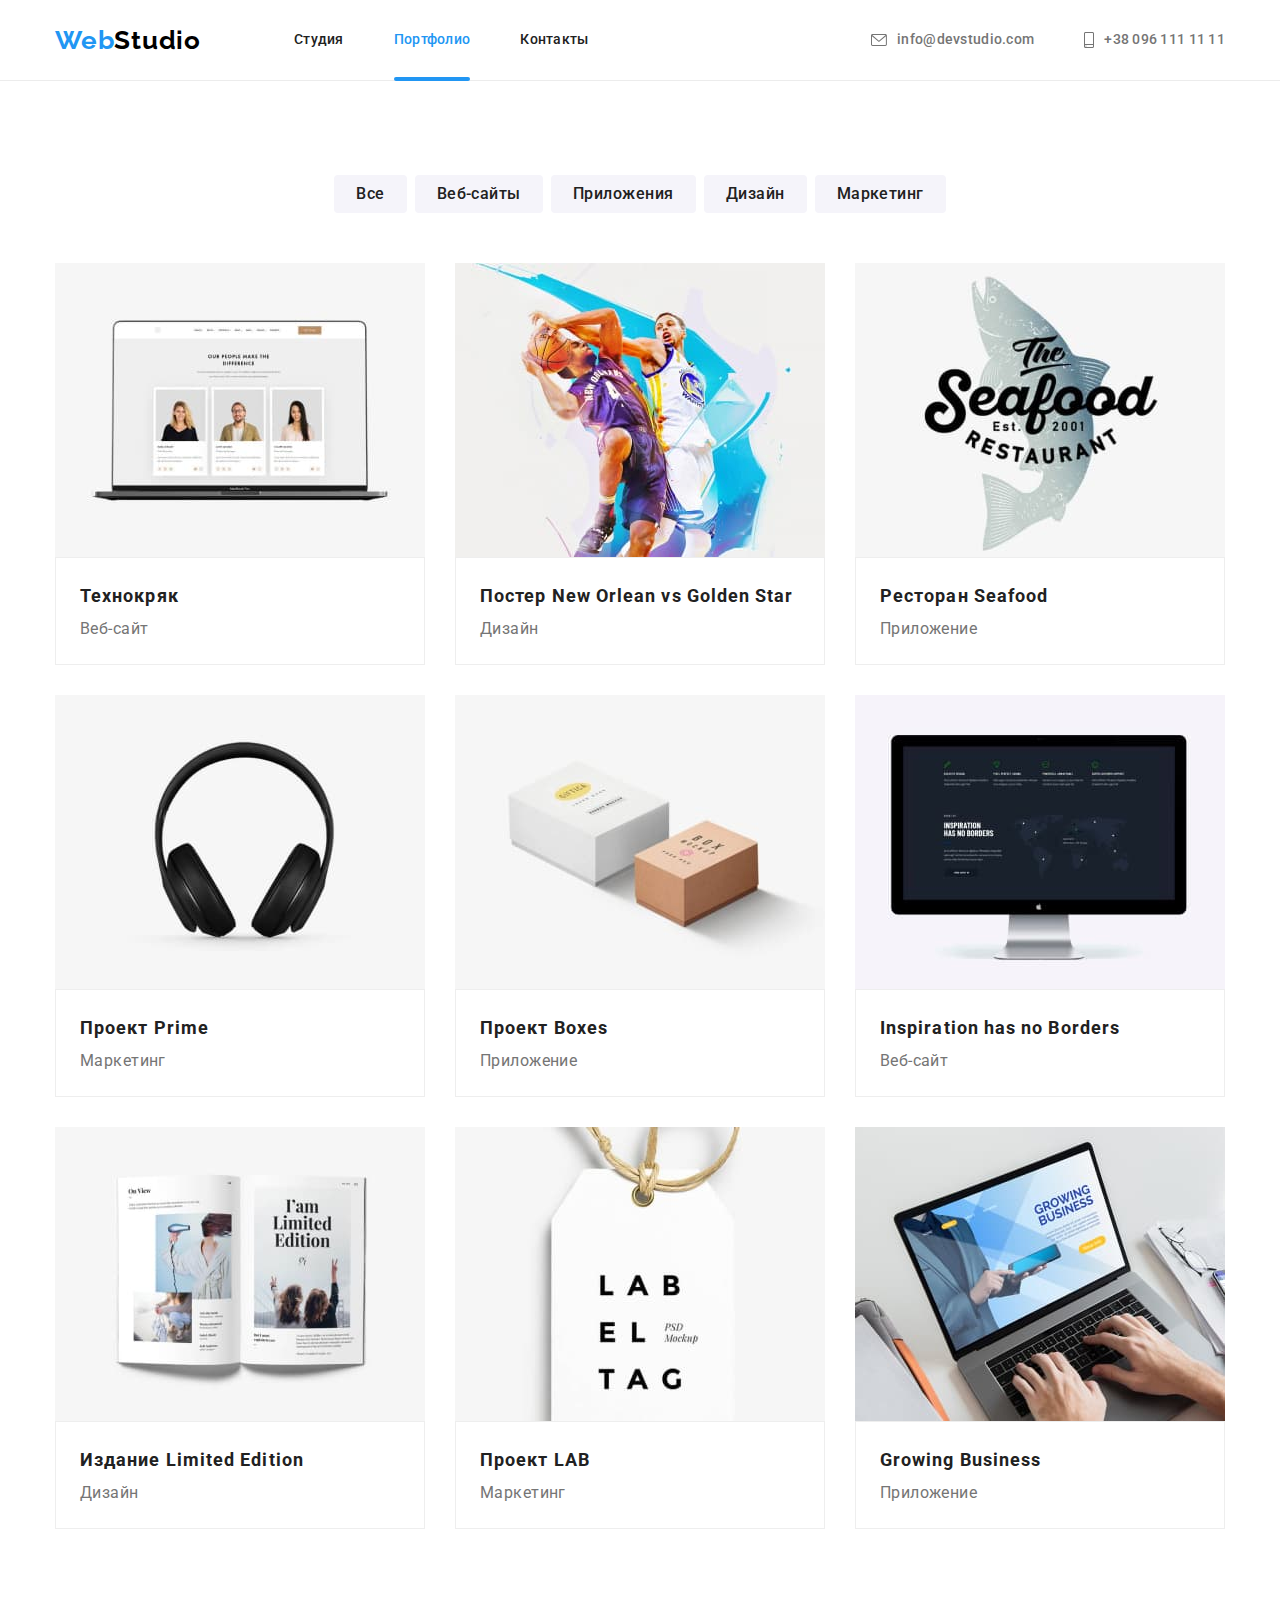
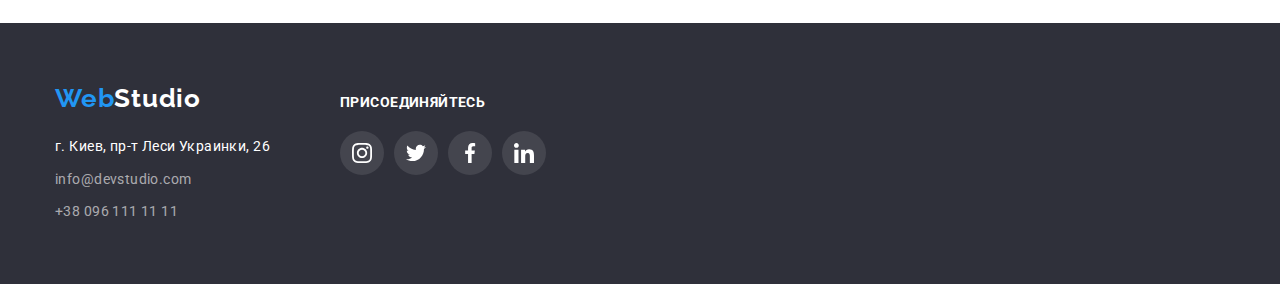
==== portfolio.html @ 3fea22dc "1" ====
<!DOCTYPE html>
<html lang="ru">
  <head>
    <meta charset="UTF-8" />
    <meta http-equiv="X-UA-Compatible" content="IE=edge" />
    <meta name="viewport" content="width=device-width, initial-scale=1.0" />
    <title>Document</title>
    <link
      rel="stylesheet"
      href="https://cdnjs.cloudflare.com/ajax/libs/modern-normalize/1.1.0/modern-normalize.css"
    />
    <link rel="preconnect" href="https://fonts.googleapis.com" />
    <link rel="preconnect" href="https://fonts.gstatic.com" crossorigin />
    <link
      href="https://fonts.googleapis.com/css2?family=Raleway:wght@700&family=Roboto:wght@400;500;700;900&display=swap"
      rel="stylesheet"
    />
    <link rel="stylesheet" href="./css/styles.css" />
  </head>
  <body>
    <header class="header">
      <div class="container">
        <nav class="header-navigation">
          <a class="blue-logo" href="">Web<span class="logo">Studio</span> </a>
          <ul class="nav">
            <li class="nav-item">
              <a class="nav-link" href="./index.html">Студия</a>
            </li>
            <li class="nav-item">
              <a class="nav-link current" href="./portfolio.html">Портфолио</a>
            </li>
            <li class="nav-item">
              <a class="nav-link" href="">Контакты</a>
            </li>
          </ul>
        </nav>
        <ul class="contacts">
          <li class="contacts-item">
            <a class="contacts-link" href="mailto:info@devstudio.com">
              <svg class="nav-contacts-icon" width="16" height="12">
                <use href="./images/sprite.svg#icon-envelope"></use>
              </svg>
              info@devstudio.com
            </a>
          </li>
          <li class="contacts-item">
            <a class="contacts-link" href="tel:+380961111111">
              <svg class="nav-contacts-icon" width="10" height="16">
                <use href="./images/sprite.svg#icon-smartphone"></use>
              </svg>
              +38 096 111 11 11
            </a>
          </li>
        </ul>
      </div>
    </header>
    <main>
      <section class="section">
        <div class="container">
          <h1 class="visually-hidden">Примеры работ</h1>
          <ul class="filter">
            <li class="filter-item"><button class="filter-btn" type="button">Все</button></li>
            <li class="filter-item">
              <button class="filter-btn" type="button">Веб-сайты</button>
            </li>
            <li class="filter-item">
              <button class="filter-btn" type="button">Приложения</button>
            </li>
            <li class="filter-item">
              <button class="filter-btn" type="button">Дизайн</button>
            </li>
            <li class="filter-item">
              <button class="filter-btn" type="button">Маркетинг</button>
            </li>
          </ul>
          <ul class="gallery">
            <li class="gallery-item">
              <a class="gallery-link" href="">
                <div class="products-overlay">
                  <img src="./images/img1.jpg" alt="Веб сайт" width="370" height="294" />
                  <p class="products-text">
                    Технокряк это современная площадка распространения коронавируса. Компании
                    используют эту платформу для цифрового шпионажа и атак на защищённые сервера
                    конкурентов.
                  </p>
                </div>
                <div class="text-block">
                  <h2 class="gallery-title">Технокряк</h2>
                  <p class="gallery-text">Веб-сайт</p>
                </div>
              </a>
            </li>
            <li class="gallery-item">
              <a class="gallery-link" href="">
                <div class="products-overlay">
                  <img src="./images/img2.jpg" alt="Баскетбол" width="370" height="294" />
                  <p class="products-text">
                    Lorem ipsum dolor sit amet consectetur adipisicing elit. Maiores iste repellat
                    quaerat voluptatem tempora nam. Sequi debitis cupiditate minus.
                  </p>
                </div>
                <div class="text-block">
                  <h2 class="gallery-title">Постер New Orlean vs Golden Star</h2>
                  <p class="gallery-text">Дизайн</p>
                </div>
              </a>
            </li>
            <li class="gallery-item">
              <a class="gallery-link" href="">
                <div class="products-overlay">
                  <img src="./images/img3.jpg" alt="Логотип ресторана" width="370" height="294" />
                  <p class="products-text">
                    Lorem ipsum dolor sit amet consectetur adipisicing elit. Maiores iste repellat
                    quaerat voluptatem tempora nam. Sequi debitis cupiditate minus.
                  </p>
                </div>
                <div class="text-block">
                  <h2 class="gallery-title">Ресторан Seafood</h2>
                  <p class="gallery-text">Приложение</p>
                </div>
              </a>
            </li>
            <li class="gallery-item">
              <a class="gallery-link" href="">
                <div class="products-overlay">
                  <img src="./images/img4.jpg" alt="Наушники" width="370" height="294" />
                  <p class="products-text">
                    Lorem ipsum dolor sit amet consectetur adipisicing elit. Maiores iste repellat
                    quaerat voluptatem tempora nam. Sequi debitis cupiditate minus.
                  </p>
                </div>
                <div class="text-block">
                  <h2 class="gallery-title">Проект Prime</h2>
                  <p class="gallery-text">Маркетинг</p>
                </div>
              </a>
            </li>
            <li class="gallery-item">
              <a class="gallery-link link" href="">
                <div class="products-overlay">
                  <img src="./images/img5.jpg" alt="Коробки" width="370" height="294" />
                  <p class="products-text">
                    Lorem ipsum dolor sit amet consectetur adipisicing elit. Maiores iste repellat
                    quaerat voluptatem tempora nam. Sequi debitis cupiditate minus.
                  </p>
                </div>
                <div class="text-block">
                  <h2 class="gallery-title">Проект Boxes</h2>
                  <p class="gallery-text">Приложение</p>
                </div>
              </a>
            </li>
            <li class="gallery-item">
              <a class="gallery-link" href="">
                <div class="products-overlay">
                  <img src="./images/img6.jpg" alt="Монитор" width="370" height="294" />
                  <p class="products-text">
                    Lorem ipsum dolor sit amet consectetur adipisicing elit. Maiores iste repellat
                    quaerat voluptatem tempora nam. Sequi debitis cupiditate minus.
                  </p>
                </div>
                <div class="text-block">
                  <h2 class="gallery-title">Inspiration has no Borders</h2>
                  <p class="gallery-text">Веб-сайт</p>
                </div>
              </a>
            </li>
            <li class="gallery-item">
              <a class="gallery-link" href="">
                <div class="products-overlay">
                  <img src="./images/img7.jpg" alt="Книга" width="370" height="294" />
                  <p class="products-text">
                    Lorem ipsum dolor sit amet consectetur adipisicing elit. Maiores iste repellat
                    quaerat voluptatem tempora nam. Sequi debitis cupiditate minus.
                  </p>
                </div>
                <div class="text-block">
                  <h2 class="gallery-title">Издание Limited Edition</h2>
                  <p class="gallery-text">Дизайн</p>
                </div>
              </a>
            </li>
            <li class="gallery-item">
              <a class="gallery-link" href="">
                <div class="products-overlay">
                  <img src="./images/img8.jpg" alt="Этикетка" width="370" height="294" />
                  <p class="products-text">
                    Lorem ipsum dolor sit amet consectetur adipisicing elit. Maiores iste repellat
                    quaerat voluptatem tempora nam. Sequi debitis cupiditate minus.
                  </p>
                </div>
                <div class="text-block">
                  <h2 class="gallery-title">Проект LAB</h2>
                  <p class="gallery-text">Маркетинг</p>
                </div>
              </a>
            </li>
            <li class="gallery-item">
              <a class="gallery-link" href="">
                <div class="products-overlay">
                  <img src="./images/img9.jpg" alt="Ноутбук" width="370" height="294" />
                  <p class="products-text">
                    Lorem ipsum dolor sit amet consectetur adipisicing elit. Maiores iste repellat
                    quaerat voluptatem tempora nam. Sequi debitis cupiditate minus.
                  </p>
                </div>
                <div class="text-block">
                  <h2 class="gallery-title">Growing Business</h2>
                  <p class="gallery-text">Приложение</p>
                </div>
              </a>
            </li>
          </ul>
        </div>
      </section>
    </main>
    <footer class="footer">
      <div class="container footer-container">
        <div class="logo-container">
          <a class="blue-logo" href="">Web<span class="white-logo">Studio</span> </a>
          <address class="address">
            <ul class="list">
              <li class="address-item">
                <a
                  class="address-map"
                  href="https://goo.gl/maps/dqnTAqHNVVHQZRsw9"
                  target="_blank"
                  rel="noopener noreferrer"
                  >г. Киев, пр-т Леси Украинки, 26</a
                >
              </li>
              <li class="address-item">
                <a class="address-link" href="mailto:info@devstudio.com">info@devstudio.com</a>
              </li>
              <li class="address-item">
                <a class="address-link" href="tel:+380961111111">+38 096 111 11 11</a>
              </li>
            </ul>
          </address>
        </div>
        <div>
          <p class="footer-text">присоединяйтесь</p>
          <ul class="socials-list">
            <li class="socials-item">
              <a class="socials-link-footer" href="">
                <svg class="icon-socials" width="20" height="20">
                  <use href="./images/sprite.svg#icon-instagram"></use>
                </svg>
              </a>
            </li>
            <li class="socials-item">
              <a class="socials-link-footer" href="">
                <svg class="icon-socials" width="20" height="20">
                  <use href="./images/sprite.svg#icon-twitter"></use>
                </svg>
              </a>
            </li>
            <li class="socials-item">
              <a class="socials-link-footer" href="">
                <svg class="icon-socials" width="20" height="20">
                  <use href="./images/sprite.svg#icon-facebook"></use>
                </svg>
              </a>
            </li>
            <li class="socials-item">
              <a class="socials-link-footer" href="">
                <svg class="icon-socials" width="20" height="20">
                  <use href="./images/sprite.svg#icon-linkedin"></use>
                </svg>
              </a>
            </li>
          </ul>
        </div>
      </div>
    </footer>
  </body>
</html>
---- css/styles.css ----
:root {
  --white-text-color: #ffffff;
  --title-color: #212121;
  --blue-color: #2196f3;
  --main-text-color: #757575;
  --btn-bcgrnd-color: #f5f4fa;
  --card-set-gap: 30px;
}
body {
  font-family: 'Roboto', sans-serif;
  background-color: #ffffff;
  font-size: 14px;
  line-height: 1.71;
  letter-spacing: 0.03em;
  color: var(--main-text-color);
}
p,
h1,
h2,
h3,
h4,
h5,
h6 {
  margin-top: 0;
  margin-bottom: 0;
}
ul {
  margin-top: 0;
  margin-bottom: 0;
  padding-left: 0;
  list-style: none;
}
a {
  text-decoration: none;
}
img{
  display: block;
  max-width: 100%;
  height: auto;
}

.container {
  width: 1200px;
  padding-left: 15px;
  padding-right: 15px;
  margin: 0 auto;
}

.section {
  padding: 94px 0;
}
.header {
  border-bottom: 1px solid #ececec;
}
.nav {
  display: flex;
}
.nav-item:not(:last-child) {
  margin-right: 50px;
}
.header-navigation {
  display: flex;
  align-items: center;
  
}

.header .container {
  display: flex;
  align-items: center;
}
.blue-logo {
  font-family: 'Raleway', sans-serif;
  font-weight: 700;
  font-size: 26px;
  line-height: 1.19;
  letter-spacing: 0.03em;
  color: var(--blue-color);
}
.header-navigation .blue-logo {
  margin-right: 93px;
}
.logo {
  color: #000000;
}
.nav-link {
  position: relative;
  display: block;
  font-weight: 500;
  line-height: 1.14;
  letter-spacing: 0.02em;
  color: var(--title-color);
  padding-top: 32px;
  padding-bottom: 32px;
  transition: color 250ms cubic-bezier(0.4, 0, 0.2, 1);

}
.nav-link:hover,
.nav-link:focus {
  color: var(--blue-color);
}
.current {
  color: var(--blue-color);
}
.current::after{
  content: '';
  position: absolute;
  display: block;
  background-color: var(--blue-color);
  width: 100%;
  height: 4px;
  border-radius: 2px;
  top: calc(100% - 3px);
}
.contacts {
  display: flex;
  margin-left: auto;
  }
.contacts-link {
  display: flex;
  font-weight: 500;
  line-height: 1.14;
  letter-spacing: 0.02em;
  color: var(--main-text-color);
  padding-top: 32px;
  padding-bottom: 32px;
  align-items: center;
  transition: color 250ms cubic-bezier(0.4, 0, 0.2, 1);
}
.contacts-item:not(:last-child) {
  margin-right: 50px;
}
.contacts-link:hover,
.contacts-link:focus {
  color: var(--blue-color);
}

.nav-contacts-icon{
  display: block;
  fill: currentColor;
  margin-right: 10px;
}

/* Hero */

.hero {
  background-color: #2f303a;
  padding-top: 200px;
  padding-bottom: 200px;
  background-image: linear-gradient(rgba(47, 48, 58, 0.4), rgba(47, 48, 58, 0.4)), url(../images/bg.jpg);
  background-repeat: no-repeat;
  background-position: center;
  background-size:cover;
  max-width: 1600px;
  margin-right: auto;
  margin-left: auto;
}
.hero-title {
  font-weight: 900;
  font-size: 44px;
  line-height: 1.36;
  letter-spacing: 0.06em;
  text-transform: uppercase;
  color: var(--white-text-color);
  text-align: center;
  margin-bottom: 30px;
}
.hero-btn {
  display: block;
  width: 200px;
  height: 50px;
  font-weight: 700;
  font-size: 16px;
  line-height: 1.88;
  letter-spacing: 0.06em;
  color: var(--white-text-color);
  background-color: var(--blue-color);
  cursor: pointer;
  margin-left: auto;
  margin-right: auto;
  border-style: none;
  border-radius: 4px;
  box-shadow: 0px 4px 4px rgba(0, 0, 0, 0.15);
  transition: background-color 250ms cubic-bezier(0.4, 0, 0.2, 1);
}
}
.hero-btn:hover,
.hero-btn:focus {
  color: var(--white-text-color);
  background-color: #188ce8;
}

/* Features */

.visually-hidden {
  position: absolute;
  clip: rect(0 0 0 0);
  width: 1px;
  height: 1px;
  margin: -1px;
  …
}

.features {
  display: flex;
}

.features-item {
  width: 270px;
}

.features-item:not(:last-child) {
  margin-right: 30px;
}
.features-icon{
  display: flex;
  align-items: center;
  justify-content: center;
  margin-bottom: 30px;
  width: 270px;
  height: 120px;
  background-color: var(--btn-bcgrnd-color);
  border-radius: 4px;
}
.features-title {
  margin-bottom: 10px;
}
.features-title {
  font-weight: 700;
  line-height: 1.14;
  text-transform: uppercase;
  color: var(--title-color);
}

/* Works */

.work-section{
  padding-top: 0;
}
.second-title {
  font-weight: 700;
  font-size: 36px;
  line-height: 1.17;
  color: var(--title-color);
  text-align: center;
  margin-bottom: 50px;
}
.works {
  display: flex;
}
.works-item{
  position: relative;
}

.works-item:not(:last-child) {
  margin-right: 30px;
}
.picture-caption {
  position: absolute;
  display: flex;
  justify-content: center;
  align-items: center;
  bottom: 0;
  left: 0;
  background-color: rgba(47, 48, 58, 0.8);
  width: 100%;
  height: 70px;
}

.caption-title {
  font-weight: 700;
  font-size: 14px;
  line-height: 1.14;
  text-transform: uppercase;
  color: var(--white-text-color);
}
/* Team */

.team-section {
  background-color: #f5f4fa;
 }
.team-title {
  font-weight: 500;
  font-size: 16px;
  line-height: 1.18;
  color: var(--title-color);
  margin-bottom: 10px;
  text-align: center;
}
.team {
  display: flex;
}
.team-item {
  background: #ffffff;
  box-shadow: 0px 1px 3px rgba(0, 0, 0, 0.12), 0px 1px 1px rgba(0, 0, 0, 0.14),
    0px 2px 1px rgba(0, 0, 0, 0.2);
  border-radius: 0px 0px 4px 4px;
}
.team-item:not(:last-child) {
  margin-right: 30px;
}
.team-text {
  font-size: 16px;
  line-height: 1.18;
  text-align: center;
  margin-bottom: 16px;
  }

.description-block{
  padding: 30px 0;
  background-color: var(--white-text-color);
  border-radius: 0px 0px 4px 4px;
}
.socials-list{
  display: flex;
  justify-content: center;
}
.socials-link{
  display: flex;
  align-items: center;
  justify-content: center;
  border-radius: 50%;
  background-color: var(--white-text-color);
  width: 44px;
  height: 44px;
  color: #afb1b8;
  transition: background-color 250ms cubic-bezier(0.4, 0, 0.2, 1);
}
/* .socials-link-footer {
  display: block;
  padding: 12px;
  width: 44px;
  height: 44px;
  border-radius: 50%;
  color: var(--third-text-color);
  background-color: rgba(255, 255, 255, 0.1);
} */
.socials-icon{
  fill: currentColor;
  transition: fill 250ms cubic-bezier(0.4, 0, 0.2, 1);
 
}
 
.socials-link:hover,
.socials-link:focus{
background-color: var(--blue-color);
}
.socials-link:hover .socials-icon,
.socials-link:focus .socials-icon {
  fill: #ffffff;
 }
.socials-icon{
  display: flex;
  
}
.socials-item:not(:last-child) {
  margin-right: 10px;
}

/* Clients */

.clients {
  display: flex;
}
.clients-item:not(:last-child) {
  margin-right: 30px;
}
.clients-link {
  display: block;
  padding: 12px 31px;
  border: 1px solid #afb1b8;
  color: #afb1b8;
  border-radius: 4px;
  transition: border 250ms cubic-bezier(0.4, 0, 0.2, 1);
}
.clients-icon{
  fill: currentColor;
  transition: fill 250ms cubic-bezier(0.4, 0, 0.2, 1);
}
.clients-link:hover,
.clients-link:focus {
  border: 1px solid var(--blue-color);
  
}

.clients-link:hover > .clients-icon,
.clients-link:focus > .clients-icon {
  fill: var(--blue-color);
}


/* Footer */

.footer {
  background-color: #2f303a;
  padding-top: 60px;
  padding-bottom: 60px;
}
.logo-container{
  margin-right: 70px;
}
.footer-container{
  display: flex;
  align-items: baseline;
}

.address {
  font-style: normal;
  margin-top: 20px;
  }
.white-logo {
  color: var(--white-text-color);
}
.address-link:hover,
.address-link:focus {
  color: var(--blue-color);
}
.address-link {
  color: rgba(255, 255, 255, 0.6);
}
.address-map {
  color: var(--white-text-color);
}
.address-map:hover,
.address-map:focus {
  color: var(--blue-color);
}
.address-item:not(:last-child) {
  margin-bottom: 9px;
}
.footer-text {
  font-weight: 700;
  font-size: 14px;
  line-height: 1.14;
  text-transform: uppercase;
  color: var(--white-text-color);
  margin-bottom: 20px;
}
.icon-socials{
  fill: var(--white-text-color);
  transition: fill 250ms cubic-bezier(0.4, 0, 0.2, 1);
}

.socials-link-footer {
  display: block;
  padding: 12px;
  width: 44px;
  height: 44px;
  border-radius: 50%;
  color: var(--third-text-color);
  background-color: rgba(255, 255, 255, 0.1);
  transition: background-color 250ms cubic-bezier(0.4, 0, 0.2, 1);
}

.socials-link-footer:focus,
.socials-link-footer:hover {
  background-color: var(--blue-color);
}


/* Portfolio */

.filter {
  display: flex;
  justify-content: center;
  margin-bottom: 50px;
}
.filter-btn {
  font-weight: 500;
  font-size: 16px;
  height: 38px;
  line-height: 1.62;
  letter-spacing: 0.03em;
  color: var(--title-color);
  background-color: var(--btn-bcgrnd-color);
  border-radius: 4px;
  border-style: none;
  cursor: pointer;
  padding: 6px 22px;
  transition: background-color 250ms cubic-bezier(0.4, 0, 0.2, 1),
    box-shadow 250ms cubic-bezier(0.4, 0, 0.2, 1), color 250ms cubic-bezier(0.4, 0, 0.2, 1);
}

.filter-item:not(:last-child) {
  margin-right: 8px;
}
.filter-btn:hover,
.filter-btn:focus {
  color: var(--white-text-color);
  background-color: var(--blue-color);
  box-shadow: 0px 3px 1px rgba(0, 0, 0, 0.1), 0px 1px 2px rgba(0, 0, 0, 0.08),
    0px 2px 2px rgba(0, 0, 0, 0.12);
  border-radius: 4px;
}
.gallery {
  display: flex;
  flex-wrap: wrap;
  margin-right: calc(-1 * var(--card-set-gap));
  margin-bottom: calc(-1 * var(--card-set-gap));
}
.gallery > .gallery-item {
  flex-basis: calc(100% / 3 - var(--card-set-gap)) ;
  margin-right: var(--card-set-gap);
  margin-bottom: var(--card-set-gap);
}
.gallery-item:nth-child(3n) {
  margin-right: 0;
}
.gallery-link {
  display: block;
  transition: box-shadow 250ms cubic-bezier(0.4, 0, 0.2, 1);
 }
.gallery-link:hover,
.gallery-link:focus {
  box-shadow: 0px 1px 1px rgba(0, 0, 0, 0.12), 0px 4px 4px rgba(0, 0, 0, 0.06),
    1px 4px 6px rgba(0, 0, 0, 0.16);
}
.gallery-title {
  font-size: 18px;
  line-height: 2;
  letter-spacing: 0.06em;
  color: var(--title-color);
}
.products-text{
  position: absolute;
   font-size: 18px;
  line-height: 1.56;
  letter-spacing: 0.03em;
  padding: 63px 24px;
  top: 0;
  left: 0;
  background: rgba(33, 150, 243, 0.9);
  height: 100%;
  color: var(--white-text-color);
  transform: translateY(100%);
  transition: transform 250ms cubic-bezier(0.4, 0, 0.2, 1);
}

.gallery-link:hover .products-text,
.gallery-link:focus .products-text {
  transform: translateY(0%);
}
.gallery-text {
  font-size: 16px;
  line-height: 1.87;
  color: var(--main-text-color);
}


.products-overlay{
  position: relative;
  overflow: hidden;
}
.text-block {
  padding: 20px 24px;
  border: 1px solid #eeeeee;
}
.backdrop{
  position: fixed;
  height: 100vh;
  width: 100vw;
  background: rgba(0, 0, 0, 0.2);
  top: 0;
  transition: opacity 250ms cubic-bezier(0.4, 0, 0.2, 1);
  transition: visibility 250ms cubic-bezier(0.4, 0, 0.2, 1);
 
}
.backdrop.is-hidden .modal {
  transform: translate(-50%, -50%) scale(0);
}

.modal{
  position: absolute;
  width: 528px;
  min-height: 581px;
  background: var(--white-text-color);
  box-shadow: 0px 1px 3px rgba(0, 0, 0, 0.12), 0px 1px 1px rgba(0, 0, 0, 0.14), 0px 2px 1px rgba(0, 0, 0, 0.2);
  border-radius: 4px;
  left: 50%;
  top: 50%;
  transform: translate(-50%, -50%) scale(1);
  transition: transform 250ms cubic-bezier(0.4, 0, 0.2, 1);
}

.btn-open{
  position: absolute;
  display: flex;
  justify-content: center;
  align-items: center;
  left: calc(100% - 38px);
  top: 8px;
  width: 30px;
  height: 30px;
  background-color: var(--white-text-color);
  border: 1px solid rgba(0, 0, 0, 0.1);
  border-radius: 50%;
  cursor: pointer;
}

.backdrop.is-hidden{
  opacity: 0;
  visibility: hidden;
pointer-events: none;
}
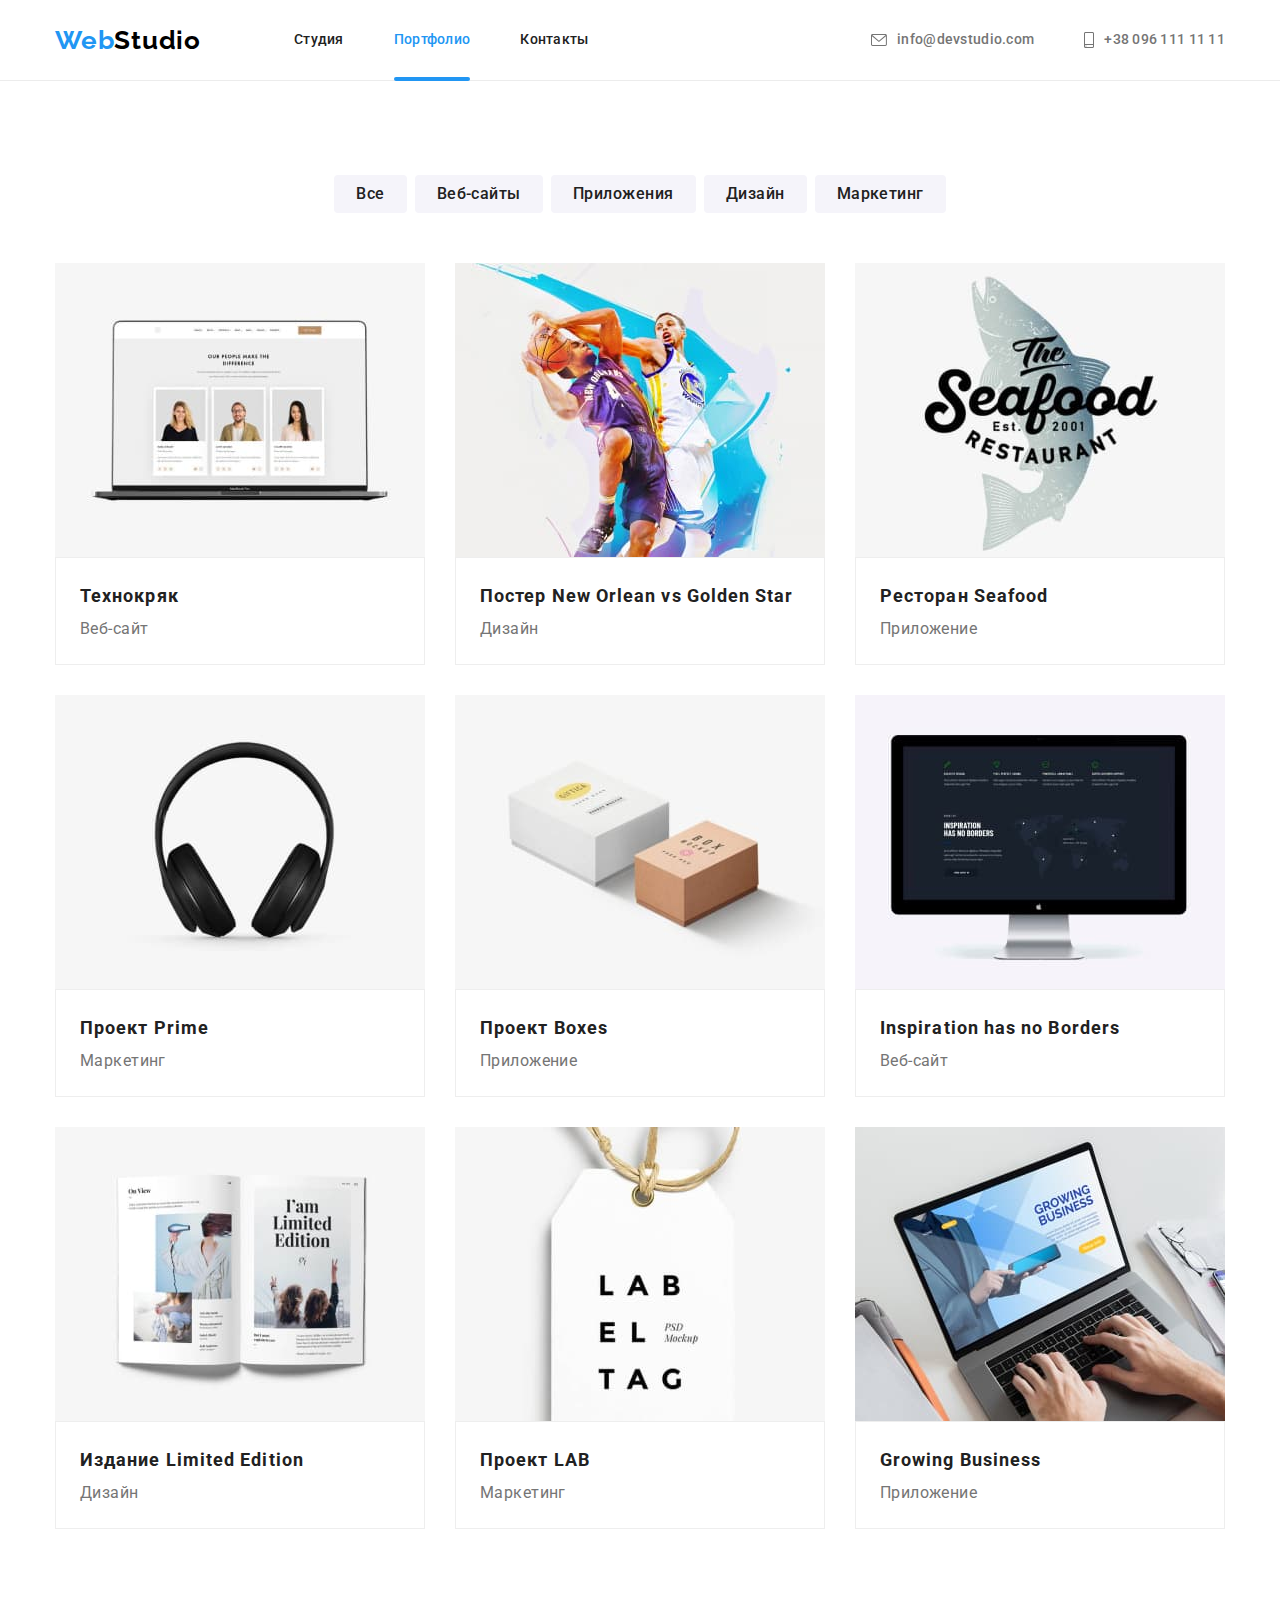
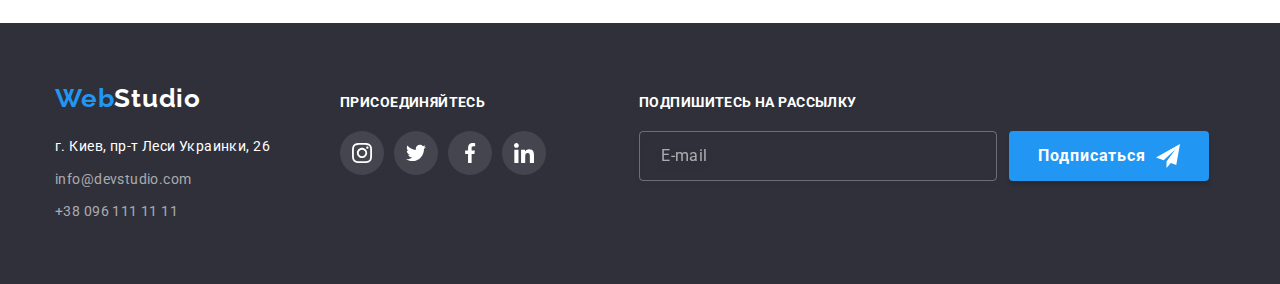
==== commit 01538eb2: "finish" ====
--- a/portfolio.html
+++ b/portfolio.html
@@ -271,6 +271,23 @@
             </li>
           </ul>
         </div>
+        <form class="form-subscribe">
+          <p class="footer-text">Подпишитесь на рассылку</p>
+          <div class="input-btn">
+            <input
+              class="input-subscribe"
+              type="mail"
+              name="email-subscribe"
+              placeholder="E-mail"
+            />
+            <button class="btn-subscribe" type="submit">
+              Подписаться
+              <svg class="icon-subscribe" width="24" height="24">
+                <use href="./images/sprite.svg#icon-send"></use>
+              </svg>
+            </button>
+          </div>
+        </form>
       </div>
     </footer>
   </body>
--- a/css/styles.css
+++ b/css/styles.css
@@ -182,7 +182,7 @@
   box-shadow: 0px 4px 4px rgba(0, 0, 0, 0.15);
   transition: background-color 250ms cubic-bezier(0.4, 0, 0.2, 1);
 }
-}
+
 .hero-btn:hover,
 .hero-btn:focus {
   color: var(--white-text-color);
@@ -456,6 +456,55 @@
   background-color: var(--blue-color);
 }
 
+.form-subscribe {
+  display: flex;
+  flex-direction: column;
+  margin-left: 93px;
+}
+.input-btn {
+  display: flex;
+}
+.input-subscribe {
+  width: 358px;
+  padding: 5px;
+  color: rgba(255, 255, 255, 0.6);
+  height: 50px;
+  margin-right: 12px;
+  background-color: transparent;
+  border: 1px solid rgba(255, 255, 255, 0.3);
+  outline: none;
+  border-radius: 4px;
+  filter: drop-shadow(0px 4px 4px rgba(0, 0, 0, 0.15));
+}
+.input-subscribe::placeholder {
+  font-size: 16px;
+  line-height: calc(20 / 16);
+  letter-spacing: 0.03em;
+  color: rgba(255, 255, 255, 0.6);
+  padding-left: 16px;
+}
+
+.btn-subscribe {
+  display: flex;
+  align-items: center;
+  justify-content: center;
+  min-width: 200px;
+  height: 50px;
+  font-weight: 700;
+  font-size: 16px;
+  line-height: calc(30 / 16);
+  letter-spacing: 0.06em;
+  color: var(--white-text-color);
+  background-color: var(--blue-color);
+  box-shadow: 0px 4px 4px rgba(0, 0, 0, 0.15);
+  border-radius: 4px;
+  border: transparent;
+}
+
+.icon-subscribe {
+  fill: var(--third-text-color);
+  margin-left: 10px;
+}
 
 /* Portfolio */
 
@@ -577,6 +626,7 @@
   border-radius: 4px;
   left: 50%;
   top: 50%;
+  padding: 40px;
   transform: translate(-50%, -50%) scale(1);
   transition: transform 250ms cubic-bezier(0.4, 0, 0.2, 1);
 }
@@ -586,7 +636,7 @@
   display: flex;
   justify-content: center;
   align-items: center;
-  left: calc(100% - 38px);
+  right: 8px;
   top: 8px;
   width: 30px;
   height: 30px;
@@ -599,5 +649,119 @@
 .backdrop.is-hidden{
   opacity: 0;
   visibility: hidden;
-pointer-events: none;
-}+  pointer-events: none;
+}
+
+/* Form */
+
+.modal-title{
+  display: block;
+  font-size: 20px;
+  line-height: 1.15;
+  text-align: center;
+  color: var(--title-color);
+  margin-bottom: 12px;
+}
+.modal-form-field{
+  margin-bottom: 10px;
+ 
+}
+.modal-form-label{
+  display: block;
+font-size: 12px;
+line-height: 1.16;
+letter-spacing: 0.01em;
+color: var(--main-text-color);
+margin-bottom: 4px;
+}
+.input-wrap{
+  display: block;
+  position: relative;
+}
+.modal-form-input{
+  padding-left: 42px;
+  width: 100%;
+  height: 40px;
+  border: 1px solid rgba(33, 33, 33, 0.2);
+  border-radius: 4px;
+  outline: none;
+  transition: border 250ms cubic-bezier(0.4, 0, 0.2, 1);
+}
+.modal-form-input:focus{
+  border-color: var(--blue-color);
+  cursor: pointer;
+}
+.modal-form-input:focus + .modal-form-icon{
+  fill: var(--blue-color);
+}
+.modal-form-icon{
+  position: absolute;
+  left: 12px;
+  top: 50%;
+  transform: translateY(-50%);
+  transition: fill 250ms cubic-bezier(0.4, 0, 0.2, 1);
+}
+.modal-comment{
+  width: 100%;
+  height: 120px;
+  border: 1px solid rgba(33, 33, 33, 0.2);
+  border-radius: 4px;
+  resize: none;
+  padding: 12px 16px;
+  outline: none;
+  transition: border 250ms cubic-bezier(0.4, 0, 0.2, 1);
+}
+.modal-comment:focus{
+  border-color: var(--blue-color);
+  cursor: pointer;
+}
+.modal-comment::placeholder{
+  font-size: 14px;
+  line-height: 1.14;
+  letter-spacing: 0.01em;
+  color: rgba(117, 117, 117, 0.5);
+}
+.check-label{
+  display: flex;
+  align-items: center;
+  margin-bottom: 30px;
+}
+.icon-check{
+  width: 16px;
+  height: 15px;
+  border: 2px solid #212121;
+  margin-right: 8.38px;
+  border-radius: 2px;
+  display: flex;
+  align-items: center;
+  justify-content: center;
+}
+.checkbox:checked + .check-label > .icon-check{
+  background-color: var(--blue-color);
+  border: transparent;
+}
+.check-privacy{
+  color: var(--blue-color);
+  text-decoration: underline;
+}
+.btn-check{
+  display: block;
+  margin: 0 auto;
+  width: 200px;
+  height: 50px;
+  box-shadow: 0px 4px 4px rgba(0, 0, 0, 0.15);
+  border-radius: 4px;
+  background-color: var(--blue-color);
+  color: var(--white-text-color);
+  border: transparent;
+  font-weight: 700;
+  font-size: 16px;
+  line-height: 1.87;
+  transition: background-color 250ms cubic-bezier(0.4, 0, 0.2, 1);
+}
+
+.btn-check:hover,
+.btn-check:focus {
+  background-color: #188ce8;
+  cursor: pointer;
+}
